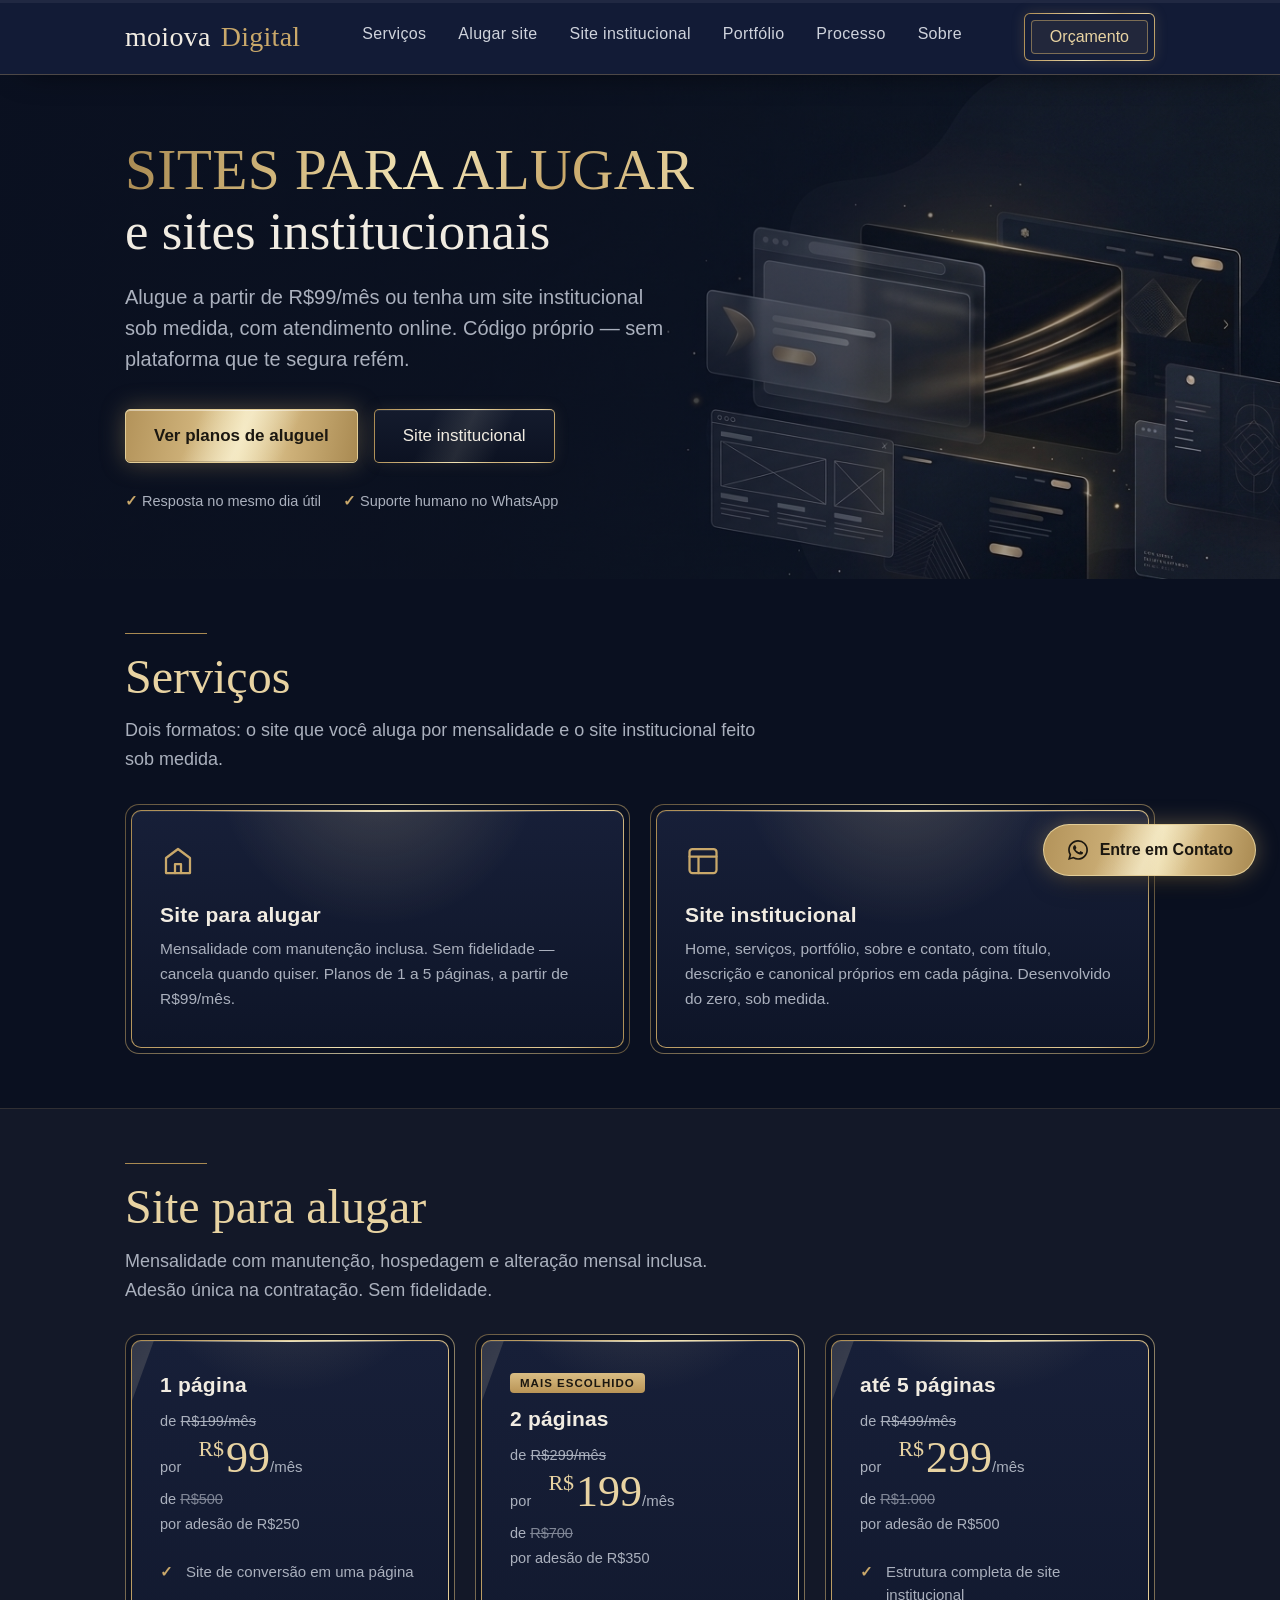
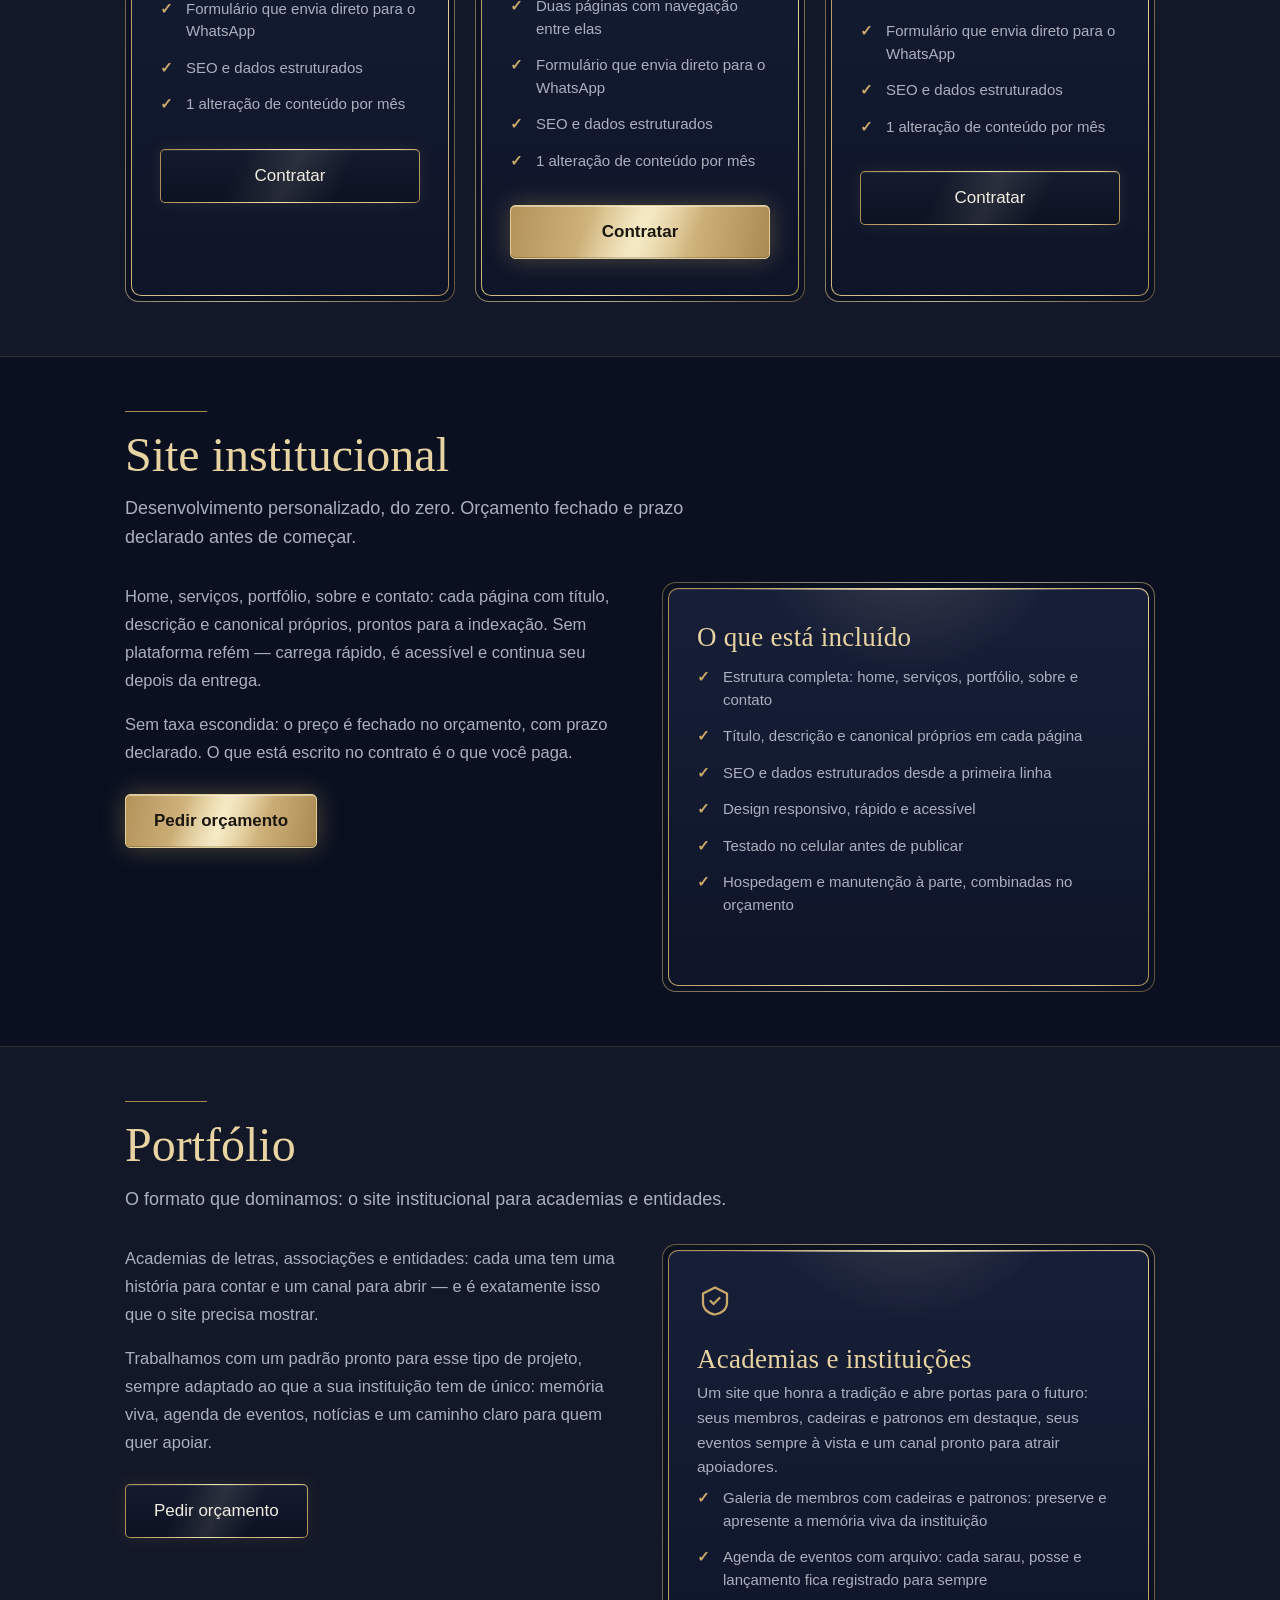
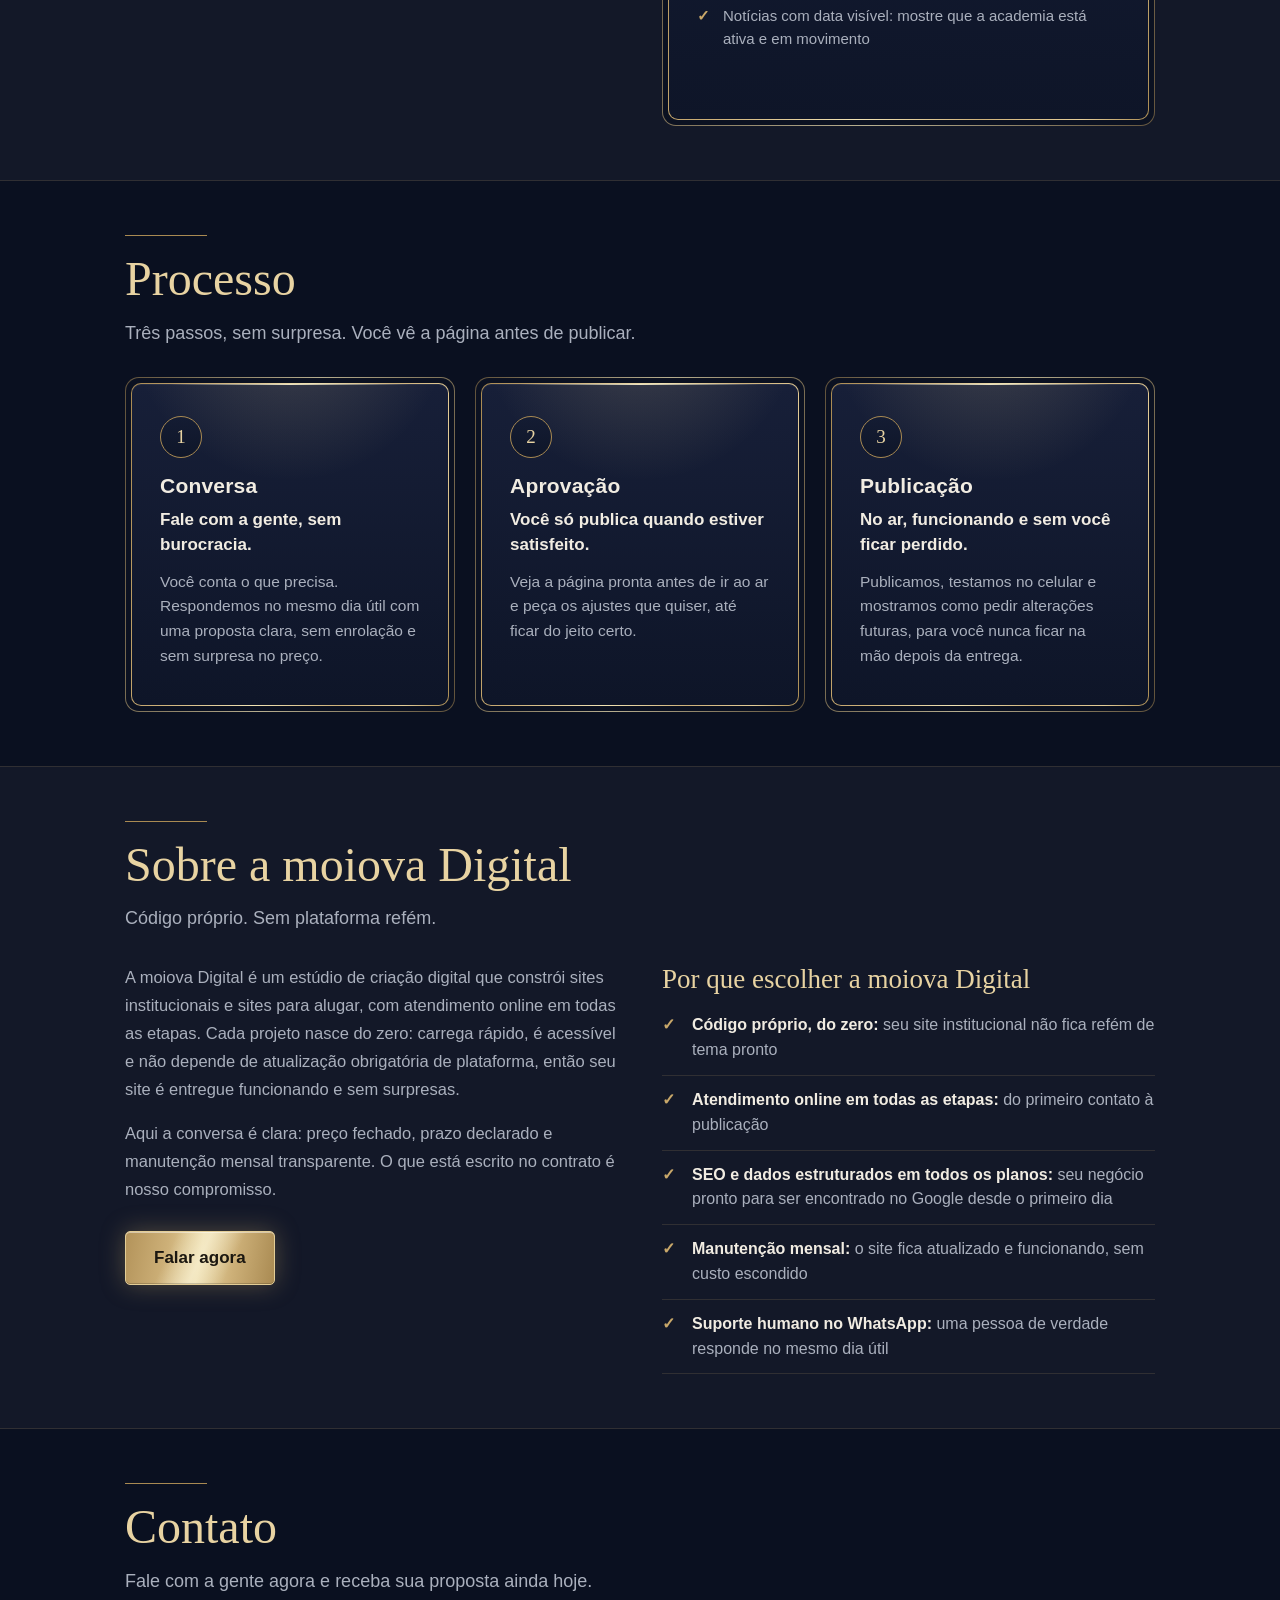
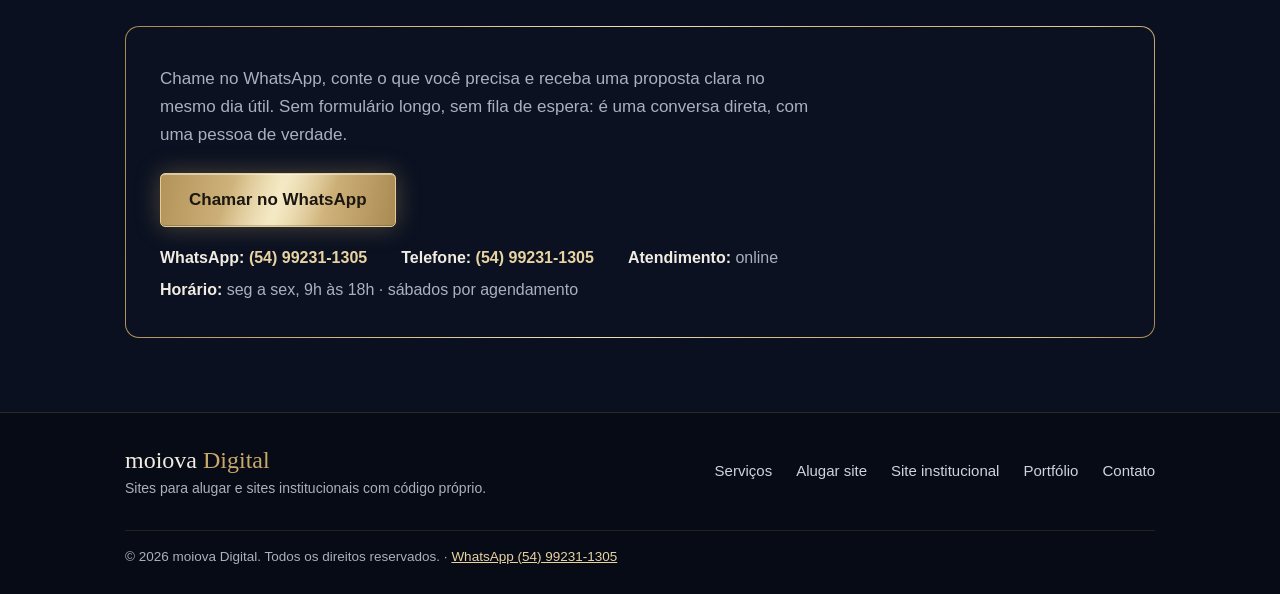
==== index.html @ d374fa40 "Site institucional moiova Digital: estrutura css/js/imagens separados" ====
<!DOCTYPE html>
<html lang="pt-BR">
<head>
<meta charset="UTF-8">
<meta name="viewport" content="width=device-width, initial-scale=1">
<title>moiova Digital — Sites para alugar e sites institucionais</title>
<meta name="description" content="Sites para alugar a partir de R$99/mês e sites institucionais sob medida, com atendimento online. Código próprio, sem plataforma refém.">
<meta name="theme-color" content="#141d38">
<meta property="og:type" content="website">
<meta property="og:title" content="moiova Digital — Sites para alugar e sites institucionais">
<meta property="og:description" content="Sites para alugar e sites institucionais sob medida. Código próprio, atendimento online.">
<meta property="og:url" content="https://www.moiovadigital.com.br/">
<meta property="og:locale" content="pt_BR">
<meta property="og:site_name" content="moiova Digital">
<meta property="og:image" content="https://www.moiovadigital.com.br/imagens/og-capa.png">
<meta property="og:image:type" content="image/png">
<meta property="og:image:width" content="1200">
<meta property="og:image:height" content="630">
<meta property="og:image:alt" content="moiova Digital — Sites para alugar e sites institucionais">
<meta name="twitter:card" content="summary_large_image">
<meta name="twitter:title" content="moiova Digital — Sites para alugar e sites institucionais">
<meta name="twitter:description" content="Sites para alugar a partir de R$99/mês e sites institucionais sob medida, com atendimento online.">
<meta name="twitter:image" content="https://www.moiovadigital.com.br/imagens/og-capa.png">
<link rel="canonical" href="https://www.moiovadigital.com.br/">
<link rel="icon" href="data:image/svg+xml,%3Csvg xmlns='http://www.w3.org/2000/svg' viewBox='0 0 32 32'%3E%3Crect width='32' height='32' rx='8' fill='%230a1020'/%3E%3Cpath d='M7 23V9l9 8 9-8v14' stroke='%23c9a86a' stroke-width='3' fill='none' stroke-linecap='round' stroke-linejoin='round'/%3E%3C/svg%3E">
<link rel="apple-touch-icon" href="imagens/apple-touch-icon.png" sizes="180x180">
<!-- imagem de fundo do hero: o CSS não é detectado pelo pré-carregador, então
     cada variante é preloaded com a media query correspondente -->
<link rel="preload" as="image" href="imagens/principal-1.jpg" media="(min-width:769px)">
<link rel="preload" as="image" href="imagens/imagem-celular.jpg" media="(max-width:768px)">
<script type="application/ld+json">
{
  "@context": "https://schema.org",
  "@type": "ProfessionalService",
  "name": "moiova Digital",
  "description": "Sites para alugar e sites institucionais sob medida.",
  "telephone": "+55-54-99231-1305",
  "areaServed": {"@type": "Country", "name": "Brasil"},
  "priceRange": "R$99-mês a R$499-mês"
}
</script>
<style>
  /* ===== CSS CRÍTICO — embutido aqui para a primeira tela não piscar sem estilo =====
     Só o que aparece na abertura: tokens, reset, menu fixo, hero, botões,
     barra de progresso e o botão do WhatsApp. O resto (seções, cards, preços,
     processo, sobre, contato e rodapé) está em style.css, sem bloquear. */
  /* ===== TOKENS (contraste WCAG 2.1 calculado antes de fixar) =====
     texto/fundo 16.10 · muted/fundo 8.71 · ouro/fundo 8.39 · ouro/card 8.03
     botão tinta/ouro 8.56 — 14/14 pares OK */
  :root{
    --bg:#0a1020;
    --bg-2:#101831;
    --bar:#141d38;            /* menu fixo — mais claro que o fundo */
    --gold:#c9a86a;
    --gold-light:#e8d3a2;
    --gold-dark:#a98a52;
    --text:#f1ece2;
    --muted:#aab0bd;
    --nav:#cfd3dc;
    --pad:125px;
    --serif:Georgia,"Times New Roman",Times,serif;   /* fonte de sistema — nada externo */
    --sans:-apple-system,BlinkMacSystemFont,"Segoe UI",Roboto,Helvetica,Arial,sans-serif;
    --gold-metal:linear-gradient(100deg,#a98a52 0%,#cdb078 22%,#f1e3b4 48%,#cfb27a 70%,#e4cd98 88%,#aa8c54 100%);
  }
  *{box-sizing:border-box;margin:0;padding:0}
  html{scroll-behavior:smooth}
  body{
    font-family:var(--sans);font-weight:400;
    background:var(--bg);color:var(--text);
    min-height:100vh;position:relative;
    -webkit-font-smoothing:antialiased;
    overflow-x:hidden;
  }
  /* clip em vez de hidden: não cria scroll container e por isso NÃO quebra o
     position:sticky do menu (overflow-x:hidden no body quebraria) */
  @supports (overflow-x:clip){ body{overflow-x:clip} }

  /* A imagem de fundo mora no .hero, NÃO em .page: em .page ela tinha a altura
     do documento inteiro e vazava para as seções seguintes — medido,834px dentro
     do #servicos a 768px, e em 375px ela parava39px antes, deixando emenda. */
  .page{background-color:var(--bg);position:relative}
  .container{width:100%;max-width:1376px;margin:0 auto;padding:0 var(--pad);position:relative;z-index:1}
  section[id]{scroll-margin-top:88px}   /* folga para o menu fixo */
  a{color:var(--gold)}
  :focus-visible{outline:2px solid var(--gold-light);outline-offset:3px}
  .sr-only{position:absolute;width:1px;height:1px;overflow:hidden;clip:rect(0 0 0 0);white-space:nowrap}

  .skip{position:absolute;left:-9999px;top:0;z-index:200;background:var(--gold-light);color:#0a1020;
    padding:11px 18px;border-radius:0 0 8px 0;font-weight:600;text-decoration:none}
  .skip:focus{left:0}

  /* ===== BARRA DE PROGRESSO (acima do menu fixo) ===== */
  .progress{position:fixed;top:0;left:0;right:0;height:3px;z-index:120;background:rgba(255,255,255,.06);pointer-events:none}
  .progress-bar{display:block;height:100%;transform:scaleX(0);transform-origin:0 50%;
    background:linear-gradient(90deg,var(--gold-dark),var(--gold-light))}

  /* ===== MENU FIXO (acompanha o scroll) =====
     Fundo mais claro que o da página + fio dourado: o menu sumia na escuridão. */
  .site-header{
    position:sticky;top:0;z-index:100;
    background:rgba(20,29,56,.95);
    -webkit-backdrop-filter:blur(12px);backdrop-filter:blur(12px);
    border-bottom:1px solid rgba(201,168,106,.32);
    box-shadow:0 16px 34px -26px rgba(0,0,0,.95);
  }
  .site-header .container{padding-top:13px;padding-bottom:13px}
  .nav{display:flex;align-items:center;justify-content:space-between;gap:24px}
  .logo{display:flex;align-items:center;gap:10px;text-decoration:none;color:var(--text);
    font-family:var(--serif);font-size:28px;letter-spacing:.01em;font-weight:400}
  .logo span{color:var(--gold)}
  .menu{display:flex;gap:32px;list-style:none}
  .menu a{position:relative;display:inline-block;padding-bottom:7px;color:var(--nav);
    text-decoration:none;font-size:16px;font-weight:400;letter-spacing:.02em;transition:color .2s}
  .menu a:hover,.menu a:focus-visible{color:var(--gold-light)}
  /* sublinhado que cresce da esquerda */
  .menu a::after{
    content:"";position:absolute;left:0;right:0;bottom:0;height:2px;
    background:linear-gradient(90deg,var(--gold-dark),var(--gold-light));
    transform:scaleX(0);transform-origin:left center;transition:transform .28s ease;
  }
  .menu a:hover::after,.menu a:focus-visible::after{transform:scaleX(1)}
  .btn-nav{
    display:inline-block;text-decoration:none;color:var(--gold-light);font-size:16px;
    padding:6px;border-radius:6px;position:relative;overflow:hidden;
    border:1px solid transparent;
    background:linear-gradient(#141d38,#141d38) padding-box,var(--gold-metal) border-box;
    box-shadow:0 0 14px rgba(201,168,106,.18);
  }
  .btn-nav span{display:block;padding:7px 18px;border:1px solid rgba(201,168,106,.55);border-radius:4px;
    background:rgba(201,168,106,.08);position:relative;overflow:hidden}
  .btn-nav span::after,.btn-outline::after{
    content:"";position:absolute;top:0;left:-60%;width:40%;height:100%;
    background:linear-gradient(105deg,transparent,rgba(255,240,200,.32),transparent);
    transform:skewX(-20deg);transition:left .7s ease;pointer-events:none}
  .btn-nav:hover span::after,.btn-outline:hover::after{left:130%}

  /* ===== HAMBÚRGUER (≤980px) =====
     Substitui a linha rolável: o header fixo media174px no celular (46% da tela)
     e precisava encolher para ~70px. Alvo 46px (≥44). */
  .burger{
    display:none;align-items:center;justify-content:center;
    width:46px;height:46px;padding:0;cursor:pointer;flex-direction:column;gap:5px;
    background:transparent;border:1px solid rgba(201,168,106,.5);border-radius:9px;
  }
  .burger span{display:block;width:20px;height:2px;border-radius:2px;background:var(--gold-light);
    transition:transform .25s ease,opacity .2s ease}
  .burger[aria-expanded="true"] span:nth-child(1){transform:translateY(7px) rotate(45deg)}
  .burger[aria-expanded="true"] span:nth-child(2){opacity:0}
  .burger[aria-expanded="true"] span:nth-child(3){transform:translateY(-7px) rotate(-45deg)}
  .menu-cta{display:none}   /* no desktop o CTA é o .btn-nav */

  /* ===== HERO ===== */
  /* z-index:0 cria o stacking context — sem ele, o ::before com z-index:-1 cairia
     atrás do fundo e sumiria. A imagem é cover: sempre preenche o hero, sem emenda
     e sem vazar para a seção seguinte. */
  .hero{
    padding-top:64px;padding-bottom:70px;position:relative;z-index:0;
    background:url("imagens/principal-1.jpg") no-repeat top center;background-size:cover;
  }
  /* véu atrás do texto: o fundo tem mockups claros e o parágrafo caía em cima deles.
     inset:0 — se passasse do hero, escureceria o topo da seção seguinte. */
  .hero::before{
    content:"";position:absolute;inset:0;z-index:-1;pointer-events:none;
    background:linear-gradient(100deg,
      rgba(10,16,32,.94) 0%,rgba(10,16,32,.82) 42%,rgba(10,16,32,.38) 72%,rgba(10,16,32,.08) 100%);
  }
  .hero-text{max-width:660px}
  h1{font-family:var(--serif);font-weight:400;line-height:1.06}
  h1 .gold{
    display:block;font-size:clamp(2.1rem,5vw,3.6rem);text-transform:uppercase;letter-spacing:.005em;
    background:linear-gradient(100deg,#a98a52 0%,#d2b77c 24%,#f4e7bb 46%,#c9a86a 66%,#e8d4a0 86%,#b69556 100%);
    -webkit-background-clip:text;background-clip:text;color:transparent;
  }
  h1 .white{display:block;font-size:clamp(1.9rem,4.6vw,3.3rem);color:var(--text);margin-top:4px;font-weight:400}
  .hero p{margin-top:22px;max-width:540px;font-size:20px;line-height:1.55;font-weight:400;color:var(--muted)}
  .cta{display:flex;gap:16px;margin-top:34px;flex-wrap:wrap}
  .trust{list-style:none;display:flex;gap:22px;flex-wrap:wrap;padding:0;margin:30px 0 0;
    font-size:14.5px;color:var(--muted)}
  .trust li::before{content:"✓ ";color:var(--gold);font-weight:700}

  .btn{
    display:inline-flex;align-items:center;justify-content:center;text-decoration:none;
    font-size:17px;font-weight:600;padding:16px 28px;border-radius:5px;
    transition:transform .2s,box-shadow .2s;cursor:pointer;font-family:inherit;
  }
  .btn-gold{
    position:relative;overflow:hidden;color:#1b1710;
    background:
      linear-gradient(115deg,rgba(255,255,255,0) 30%,rgba(255,250,225,.55) 50%,rgba(255,255,255,0) 70%),
      linear-gradient(100deg,#b3935a 0%,#cdb078 28%,#e9d7a5 50%,#cdb078 72%,#a98a52 100%);
    border:1px solid #e3cd96;
    box-shadow:inset 0 1px 0 rgba(255,255,255,.45),inset 0 -1px 0 rgba(0,0,0,.18),0 0 24px rgba(201,168,106,.35);
  }
  .btn-gold::after{
    content:"";position:absolute;top:0;left:-60%;width:40%;height:100%;
    background:linear-gradient(105deg,transparent,rgba(255,255,255,.65),transparent);
    transform:skewX(-20deg);transition:left .7s ease;pointer-events:none;
  }
  .btn-gold:hover{transform:translateY(-2px);box-shadow:0 0 30px rgba(201,168,106,.5)}
  .btn-gold:hover::after{left:130%}
  .btn-outline{
    color:var(--text);font-weight:400;position:relative;overflow:hidden;
    border:1px solid transparent;border-radius:5px;
    background:
      linear-gradient(115deg,rgba(255,255,255,0) 30%,rgba(255,248,220,.10) 50%,rgba(255,255,255,0) 70%) padding-box,
      linear-gradient(180deg,#141b2d,#0c1222) padding-box,
      var(--gold-metal) border-box;
    box-shadow:inset 0 1px 0 rgba(255,255,255,.08),0 0 16px rgba(201,168,106,.12);
  }
  .btn-outline:hover{background:
      linear-gradient(115deg,rgba(255,255,255,0) 30%,rgba(255,248,220,.16) 50%,rgba(255,255,255,0) 70%) padding-box,
      linear-gradient(180deg,#18213a,#0e1527) padding-box,
      var(--gold-metal) border-box}
  .btn-block{display:flex;width:100%}

  /* ===== SEÇÕES, CARDS, PREÇOS, PROCESSO, SOBRE, CONTATO E RODAPÉ =====
     Estão em style.css (carregado sem bloquear). Só o que aparece na
     primeira tela fica aqui, dentro do <head>. */

  /* ===== FLUTUANTES: WhatsApp (sempre) + voltar ao topo (400px) ===== */
  .fab{position:fixed;right:24px;z-index:90;width:54px;height:54px;border-radius:50%;
    display:grid;place-items:center;cursor:pointer;text-decoration:none;
    transition:transform .2s ease,box-shadow .2s ease;border:1px solid transparent}
  .fab[hidden]{display:none}
  .fab svg{width:24px;height:24px;flex:none}
  /* WhatsApp: rótulo "Entre em Contato" — visível desde a abertura.
     width/height do círculo são anulados aqui porque virou pílula. */
  .fab-wa{
    bottom:24px;right:24px;width:auto;height:52px;
    display:inline-flex;align-items:center;gap:10px;
    padding:0 22px;border-radius:999px;
    font-family:inherit;font-size:16px;font-weight:600;white-space:nowrap;
    color:#1b1710;
    background:
      linear-gradient(115deg,rgba(255,255,255,0) 30%,rgba(255,250,225,.5) 50%,rgba(255,255,255,0) 70%) padding-box,
      linear-gradient(100deg,#b3935a,#cdb078 35%,#e9d7a5 55%,#cdb078 75%,#a98a52) padding-box,
      #e3cd96 border-box;
    box-shadow:0 0 22px rgba(201,168,106,.4),0 14px 30px -16px rgba(0,0,0,.9)}
  .fab-top{bottom:90px;color:var(--gold-light);
    background:linear-gradient(#141d38,#141d38) padding-box,var(--gold-metal) border-box;
    box-shadow:0 0 18px rgba(201,168,106,.22),0 14px 30px -16px rgba(0,0,0,.9)}
  .fab:hover{transform:translateY(-3px);box-shadow:0 0 30px rgba(201,168,106,.55),0 18px 34px -16px rgba(0,0,0,.9)}

  /* ===== RESPONSIVO ===== */
  @media (max-width:1100px){
    :root{--pad:40px}
    .hero{padding-top:44px;padding-bottom:56px;background-position:75% top}
    /* no mobile o texto ocupa a largura toda: o véu vira vertical e mais fechado */
    .hero::before{background:linear-gradient(180deg,
      rgba(10,16,32,.93) 0%,rgba(10,16,32,.88) 60%,rgba(10,16,32,.74) 100%)}
  }
  /* ≤980px: hambúrguer + painel. Substitui a linha rolável — sem substituto a
     nav não pode sumir (regra do acervo). O painel herda o fundo do header. */
  @media (max-width:980px){
    .nav{flex-wrap:nowrap;gap:14px}
    .burger{display:inline-flex}
    .menu{
      position:absolute;top:100%;
      left:calc(-1 * var(--pad));right:calc(-1 * var(--pad));
      flex-direction:column;gap:0;
      background:#141d38;
      border-bottom:1px solid rgba(201,168,106,.32);
      box-shadow:0 26px 44px -30px rgba(0,0,0,.95);
      padding:6px var(--pad) 14px;
      display:none;
    }
    .menu.aberto{display:flex}
    .menu li{width:100%}
    .menu a{display:block;padding:13px 0;font-size:16.5px;
      border-bottom:1px solid rgba(201,168,106,.14)}
    .menu li:last-child a{border-bottom:none}
    .menu-cta{display:block}
    .menu-cta a{color:var(--gold-light);font-weight:600}
  }
  @media (max-width:600px){
    :root{--pad:22px}
    .logo{font-size:25px}
    .btn-nav{display:none}     /* no celular o CTA fica no painel do hambúrguer */
    .hero p{font-size:17px}
    .trust{gap:12px}
    /* o círculo é só o voltar-ao-topo; a pílula do WhatsApp mantém a largura automática */
    .fab-top{right:16px;width:50px;height:50px;bottom:80px}
    .fab-wa{right:16px;bottom:16px;padding:0 18px;font-size:15px}
  }

  /* ===== FUNDO 9:16 NO CELULAR =====
     imagem-celular.jpg = 768x1376 (0.558 ≈ 9:16). Só a imagem troca — o
     background-size:cover e a posição já vêm do .hero base. */
  @media (max-width:768px){
    .hero{
      background-image:url("imagens/imagem-celular.jpg");
      background-position:top center;
    }
  }
  @media (prefers-reduced-motion:reduce){
    *{transition:none!important;animation:none!important;scroll-behavior:auto!important}
  }
</style>

<!-- CSS do resto da página (seções, cards, preços, rodapé): baixado em paralelo
     e aplicado ao terminar — não bloqueia a primeira tela. Sem JS, o <noscript>
     aplica a folha do jeito tradicional. -->
<link rel="preload" as="style" href="css/style.css" onload="this.rel='stylesheet'">
<noscript><link rel="stylesheet" href="css/style.css"></noscript>
</head>
<body>

<a class="skip" href="#main">Pular para o conteúdo</a>

<!-- barra de progresso: fica acima do menu fixo -->
<div class="progress" aria-hidden="true"><span class="progress-bar" id="progresso"></span></div>

<div class="page">

<header class="site-header">
  <div class="container">
    <nav class="nav" aria-label="Principal">
      <a class="logo" href="#main">moiova <span>Digital</span></a>
      <ul class="menu" id="menu-principal">
        <li><a href="#servicos">Serviços</a></li>
        <li><a href="#alugar">Alugar site</a></li>
        <li><a href="#institucional">Site institucional</a></li>
        <li><a href="#portfolio">Portfólio</a></li>
        <li><a href="#processo">Processo</a></li>
        <li><a href="#sobre">Sobre</a></li>
        <!-- só aparece no painel mobile: no desktop o CTA é o .btn-nav -->
        <li class="menu-cta"><a href="#contato">Orçamento</a></li>
      </ul>
      <a class="btn-nav" href="#contato"><span>Orçamento</span></a>
      <button class="burger" type="button" aria-label="Abrir menu" aria-expanded="false" aria-controls="menu-principal">
        <span></span><span></span><span></span>
      </button>
    </nav>
  </div>
</header>

<main id="main">

  <section class="hero">
    <div class="container">
      <div class="hero-text">
        <h1>
          <span class="gold">Sites para alugar</span>
          <span class="white">e sites institucionais</span>
        </h1>
        <p>Alugue a partir de R$99/mês ou tenha um site institucional sob medida, com atendimento online. Código próprio — sem plataforma que te segura refém.</p>
        <div class="cta">
          <a class="btn btn-gold" href="#alugar">Ver planos de aluguel</a>
          <a class="btn btn-outline" href="#institucional">Site institucional</a>
        </div>
        <ul class="trust" aria-label="Diferenciais">
          <li>Resposta no mesmo dia útil</li>
          <li>Suporte humano no WhatsApp</li>
        </ul>
      </div>
    </div>
  </section>

  <!-- ===== SERVIÇOS ===== -->
  <section class="section" id="servicos">
    <div class="container">
      <div class="section-title">
        <h2>Serviços</h2>
        <p class="lead">Dois formatos: o site que você aluga por mensalidade e o site institucional feito sob medida.</p>
      </div>
      <div class="cards">
        <article class="card">
          <div class="card-inner">
            <svg class="ico" viewBox="0 0 24 24" aria-hidden="true"><path d="M4 10l8-6 8 6v10H4z"/><path d="M10 20v-6h4v6"/></svg>
            <h3>Site para alugar</h3>
            <p>Mensalidade com manutenção inclusa. Sem fidelidade — cancela quando quiser. Planos de 1 a 5 páginas, a partir de R$99/mês.</p>
          </div>
        </article>
        <article class="card">
          <div class="card-inner">
            <svg class="ico" viewBox="0 0 24 24" aria-hidden="true"><rect x="3" y="4" width="18" height="16" rx="2"/><path d="M3 9h18M9 9v11"/></svg>
            <h3>Site institucional</h3>
            <p>Home, serviços, portfólio, sobre e contato, com título, descrição e canonical próprios em cada página. Desenvolvido do zero, sob medida.</p>
          </div>
        </article>
      </div>
    </div>
  </section>

  <!-- ===== SITE PARA ALUGAR ===== -->
  <section class="section section-alt" id="alugar">
    <div class="container">
      <div class="section-title">
        <h2>Site para alugar</h2>
        <p class="lead">Mensalidade com manutenção, hospedagem e alteração mensal inclusa. Adesão única na contratação. Sem fidelidade.</p>
      </div>
      <div class="grid-3">
        <article class="card">
          <div class="card-inner">
            <h3>1 página</h3>
            <p class="price"><span class="was"><span class="from">de</span> <span class="old">R$199/mês</span></span><span class="por">por</span> <span class="cur">R$</span>99<span class="per">/mês</span></p>
            <p class="price-sub"><span class="was"><span class="from">de</span> <span class="old">R$500</span></span>por adesão de R$250</p>
            <ul class="feat">
              <li>Site de conversão em uma página</li>
              <li>Formulário que envia direto para o WhatsApp</li>
              <li>SEO e dados estruturados</li>
              <li>1 alteração de conteúdo por mês</li>
            </ul>
            <a class="btn btn-outline btn-block" href="https://wa.me/5554992311305?text=Ol%C3%A1!%20Quero%20o%20site%20para%20alugar%20de%201%20p%C3%A1gina%20(R%2499%20%2B%20ades%C3%A3o%20R%24250)." target="_blank" rel="noopener">Contratar</a>
          </div>
        </article>
        <article class="card">
          <div class="card-inner">
            <span class="tag">Mais escolhido</span>
            <h3>2 páginas</h3>
            <p class="price"><span class="was"><span class="from">de</span> <span class="old">R$299/mês</span></span><span class="por">por</span> <span class="cur">R$</span>199<span class="per">/mês</span></p>
            <p class="price-sub"><span class="was"><span class="from">de</span> <span class="old">R$700</span></span>por adesão de R$350</p>
            <ul class="feat">
              <li>Duas páginas com navegação entre elas</li>
              <li>Formulário que envia direto para o WhatsApp</li>
              <li>SEO e dados estruturados</li>
              <li>1 alteração de conteúdo por mês</li>
            </ul>
            <a class="btn btn-gold btn-block" href="https://wa.me/5554992311305?text=Ol%C3%A1!%20Quero%20o%20site%20para%20alugar%20de%202%20p%C3%A1ginas%20(R%24199%20%2B%20ades%C3%A3o%20R%24350)." target="_blank" rel="noopener">Contratar</a>
          </div>
        </article>
        <article class="card">
          <div class="card-inner">
            <h3>até 5 páginas</h3>
            <p class="price"><span class="was"><span class="from">de</span> <span class="old">R$499/mês</span></span><span class="por">por</span> <span class="cur">R$</span>299<span class="per">/mês</span></p>
            <p class="price-sub"><span class="was"><span class="from">de</span> <span class="old">R$1.000</span></span>por adesão de R$500</p>
            <ul class="feat">
              <li>Estrutura completa de site institucional</li>
              <li>Formulário que envia direto para o WhatsApp</li>
              <li>SEO e dados estruturados</li>
              <li>1 alteração de conteúdo por mês</li>
            </ul>
            <a class="btn btn-outline btn-block" href="https://wa.me/5554992311305?text=Ol%C3%A1!%20Quero%20o%20site%20para%20alugar%20de%20at%C3%A9%205%20p%C3%A1ginas%20(R%24299%20%2B%20ades%C3%A3o%20R%24500)." target="_blank" rel="noopener">Contratar</a>
          </div>
        </article>
      </div>
    </div>
  </section>

  <!-- ===== SITE INSTITUCIONAL ===== -->
  <section class="section" id="institucional">
    <div class="container">
      <div class="section-title">
        <h2>Site institucional</h2>
        <p class="lead">Desenvolvimento personalizado, do zero. Orçamento fechado e prazo declarado antes de começar.</p>
      </div>
      <div class="split">
        <div>
          <p style="color:var(--muted);font-size:16.5px;line-height:1.7">
            Home, serviços, portfólio, sobre e contato: cada página com título, descrição e canonical próprios, prontos para a indexação.
            Sem plataforma refém — carrega rápido, é acessível e continua seu depois da entrega.
          </p>
          <p style="color:var(--muted);font-size:16.5px;line-height:1.7;margin-top:16px">
            Sem taxa escondida: o preço é fechado no orçamento, com prazo declarado.
            O que está escrito no contrato é o que você paga.
          </p>
          <div class="cta" style="margin-top:28px">
            <a class="btn btn-gold" href="https://wa.me/5554992311305?text=Ol%C3%A1!%20Quero%20um%20or%C3%A7amento%20de%20site%20institucional." target="_blank" rel="noopener">Pedir orçamento</a>
          </div>
        </div>
        <article class="card">
          <div class="card-inner">
            <h3>O que está incluído</h3>
            <ul class="feat">
              <li>Estrutura completa: home, serviços, portfólio, sobre e contato</li>
              <li>Título, descrição e canonical próprios em cada página</li>
              <li>SEO e dados estruturados desde a primeira linha</li>
              <li>Design responsivo, rápido e acessível</li>
              <li>Testado no celular antes de publicar</li>
              <li>Hospedagem e manutenção à parte, combinadas no orçamento</li>
            </ul>
          </div>
        </article>
      </div>
    </div>
  </section>

  <!-- ===== PORTFÓLIO ===== -->
  <section class="section section-alt" id="portfolio">
    <div class="container">
      <div class="section-title">
        <h2>Portfólio</h2>
        <p class="lead">O formato que dominamos: o site institucional para academias e entidades.</p>
      </div>
      <div class="split">
        <div>
          <p style="color:var(--muted);font-size:16.5px;line-height:1.7">
            Academias de letras, associações e entidades: cada uma tem uma história para contar e um canal
            para abrir — e é exatamente isso que o site precisa mostrar.
          </p>
          <p style="color:var(--muted);font-size:16.5px;line-height:1.7;margin-top:16px">
            Trabalhamos com um padrão pronto para esse tipo de projeto, sempre adaptado ao que a sua instituição tem
            de único: memória viva, agenda de eventos, notícias e um caminho claro para quem quer apoiar.
          </p>
          <div class="cta" style="margin-top:28px">
            <a class="btn btn-outline" href="#contato">Pedir orçamento</a>
          </div>
        </div>
        <article class="card">
          <div class="card-inner">
            <svg class="ico" viewBox="0 0 24 24" aria-hidden="true"><path d="M12 3l8 4v6c0 4.4-3.4 7.4-8 8-4.6-.6-8-3.6-8-8V7z"/><path d="M9 12l2 2 4-4"/></svg>
            <h3>Academias e instituições</h3>
            <p>Um site que honra a tradição e abre portas para o futuro: seus membros, cadeiras e patronos em destaque, seus eventos sempre à vista e um canal pronto para atrair apoiadores.</p>
            <ul class="feat">
              <li>Galeria de membros com cadeiras e patronos: preserve e apresente a memória viva da instituição</li>
              <li>Agenda de eventos com arquivo: cada sarau, posse e lançamento fica registrado para sempre</li>
              <li>Notícias com data visível: mostre que a academia está ativa e em movimento</li>
            </ul>
          </div>
        </article>
      </div>
    </div>
  </section>

  <!-- ===== PROCESSO ===== -->
  <section class="section" id="processo">
    <div class="container">
      <div class="section-title">
        <h2>Processo</h2>
        <p class="lead">Três passos, sem surpresa. Você vê a página antes de publicar.</p>
      </div>
      <div class="grid-3">
        <article class="card">
          <div class="card-inner">
            <span class="step-n">1</span>
            <h3>Conversa</h3>
            <p class="card-lead">Fale com a gente, sem burocracia.</p>
            <p>Você conta o que precisa. Respondemos no mesmo dia útil com uma proposta clara, sem enrolação e sem surpresa no preço.</p>
          </div>
        </article>
        <article class="card">
          <div class="card-inner">
            <span class="step-n">2</span>
            <h3>Aprovação</h3>
            <p class="card-lead">Você só publica quando estiver satisfeito.</p>
            <p>Veja a página pronta antes de ir ao ar e peça os ajustes que quiser, até ficar do jeito certo.</p>
          </div>
        </article>
        <article class="card">
          <div class="card-inner">
            <span class="step-n">3</span>
            <h3>Publicação</h3>
            <p class="card-lead">No ar, funcionando e sem você ficar perdido.</p>
            <p>Publicamos, testamos no celular e mostramos como pedir alterações futuras, para você nunca ficar na mão depois da entrega.</p>
          </div>
        </article>
      </div>
    </div>
  </section>

  <!-- ===== SOBRE ===== -->
  <section class="section section-alt" id="sobre">
    <div class="container">
      <div class="section-title">
        <h2>Sobre a moiova Digital</h2>
        <p class="lead">Código próprio. Sem plataforma refém.</p>
      </div>
      <div class="split">
        <div>
          <p style="color:var(--muted);font-size:16.5px;line-height:1.7">
            A moiova Digital é um estúdio de criação digital que constrói sites institucionais e sites para alugar,
            com atendimento online em todas as etapas. Cada projeto nasce do zero: carrega rápido, é acessível e
            não depende de atualização obrigatória de plataforma, então seu site é entregue funcionando e
            sem surpresas.
          </p>
          <p style="color:var(--muted);font-size:16.5px;line-height:1.7;margin-top:16px">
            Aqui a conversa é clara: preço fechado, prazo declarado e manutenção mensal transparente.
            O que está escrito no contrato é nosso compromisso.
          </p>
          <div class="cta" style="margin-top:28px">
            <a class="btn btn-gold" href="#contato">Falar agora</a>
          </div>
        </div>
        <div>
          <h3>Por que escolher a moiova Digital</h3>
          <ul class="diferenciais">
            <li><strong>Código próprio, do zero:</strong> seu site institucional não fica refém de tema pronto</li>
            <li><strong>Atendimento online em todas as etapas:</strong> do primeiro contato à publicação</li>
            <li><strong>SEO e dados estruturados em todos os planos:</strong> seu negócio pronto para ser encontrado no Google desde o primeiro dia</li>
            <li><strong>Manutenção mensal:</strong> o site fica atualizado e funcionando, sem custo escondido</li>
            <li><strong>Suporte humano no WhatsApp:</strong> uma pessoa de verdade responde no mesmo dia útil</li>
          </ul>
        </div>
      </div>
    </div>
  </section>

  <!-- ===== CONTATO ===== -->
  <section class="section" id="contato">
    <div class="container">
      <div class="section-title">
        <h2>Contato</h2>
        <p class="lead">Fale com a gente agora e receba sua proposta ainda hoje.</p>
      </div>
      <div class="contato-card">
        <p class="contato-texto">Chame no WhatsApp, conte o que você precisa e receba uma proposta clara no mesmo dia útil. Sem formulário longo, sem fila de espera: é uma conversa direta, com uma pessoa de verdade.</p>
        <div class="cta" style="margin-top:24px">
          <a class="btn btn-gold" href="https://wa.me/5554992311305?text=Ol%C3%A1!%20Quero%20um%20or%C3%A7amento%20de%20site." target="_blank" rel="noopener">Chamar no WhatsApp</a>
        </div>
        <div class="contato-linha">
          <span><strong>WhatsApp:</strong> <a href="https://wa.me/5554992311305" target="_blank" rel="noopener">(54) 99231-1305</a></span>
          <span><strong>Telefone:</strong> <a href="tel:+5554992311305">(54) 99231-1305</a></span>
          <span><strong>Atendimento:</strong> online</span>
          <span><strong>Horário:</strong> seg a sex, 9h às 18h · sábados por agendamento</span>
        </div>
      </div>
    </div>
  </section>

</main>

<footer class="site-footer">
  <div class="container">
    <div class="ftr">
      <div>
        <p class="ftr-marca">moiova <span>Digital</span></p>
        <p class="ftr-nota">Sites para alugar e sites institucionais com código próprio.</p>
      </div>
      <ul class="ftr-links">
        <li><a href="#servicos">Serviços</a></li>
        <li><a href="#alugar">Alugar site</a></li>
        <li><a href="#institucional">Site institucional</a></li>
        <li><a href="#portfolio">Portfólio</a></li>
        <li><a href="#contato">Contato</a></li>
      </ul>
    </div>
    <div class="ftr-base">
      <p>© 2026 moiova Digital. Todos os direitos reservados. · <a href="https://wa.me/5554992311305" target="_blank" rel="noopener" style="color:var(--gold-light)">WhatsApp (54) 99231-1305</a></p>
    </div>
  </div>
</footer>

</div><!-- /.page -->

<!-- WhatsApp: visível desde a abertura. Sem aria-label: o nome acessível passa a
     ser o texto visível "Entre em Contato" (WCAG 2.5.3 — Label in Name). -->
<a class="fab fab-wa" href="https://wa.me/5554992311305?text=Ol%C3%A1!%20Vim%20pelo%20site%20da%20moiova%20Digital." target="_blank" rel="noopener">
  <svg viewBox="0 0 24 24" fill="currentColor" aria-hidden="true"><path d="M12.04 2C6.58 2 2.13 6.45 2.13 11.91c0 1.75.46 3.45 1.32 4.95L2 22l5.25-1.38a9.9 9.9 0 0 0 4.79 1.22h.01c5.46 0 9.91-4.45 9.91-9.91 0-2.65-1.03-5.14-2.9-7.01A9.82 9.82 0 0 0 12.04 2zm0 18.15a8.2 8.2 0 0 1-4.19-1.15l-.3-.18-3.12.82.83-3.04-.2-.31a8.19 8.19 0 0 1-1.26-4.38c0-4.54 3.7-8.23 8.24-8.23a8.18 8.18 0 0 1 8.23 8.24c0 4.54-3.69 8.23-8.23 8.23zm4.52-6.16c-.25-.12-1.47-.72-1.69-.8-.23-.09-.39-.13-.56.12-.16.25-.64.8-.79.97-.14.16-.29.19-.54.06-.25-.12-1.05-.39-1.99-1.23-.74-.66-1.23-1.47-1.38-1.72-.14-.25-.01-.38.11-.5.11-.11.25-.29.37-.43.12-.14.16-.25.25-.41.08-.16.04-.31-.02-.43-.06-.12-.56-1.34-.76-1.84-.2-.48-.4-.42-.56-.43h-.47c-.16 0-.43.06-.65.31-.23.25-.86.84-.86 2.05s.88 2.38 1 2.54c.12.17 1.73 2.64 4.19 3.7.58.26 1.04.41 1.4.52.59.19 1.13.16 1.55.1.47-.07 1.47-.6 1.67-1.18.21-.58.21-1.07.15-1.18-.06-.11-.23-.17-.48-.29z"/></svg>
  <span>Entre em Contato</span>
</a>

<!-- Voltar ao topo: aparece depois de 400px -->
<button class="fab fab-top" type="button" id="voltar-topo" hidden aria-label="Voltar ao topo">
  <svg viewBox="0 0 24 24" fill="none" stroke="currentColor" stroke-width="2.2" stroke-linecap="round" stroke-linejoin="round" aria-hidden="true"><path d="M12 19V5M5 12l7-7 7 7"/></svg>
</button>

<!-- JS separado e com defer: não atrasa o parse nem a primeira tela -->
<script src="js/script.js" defer></script>
</body>
</html>
---- css/style.css ----
/* ==========================================================================
   moiova Digital — CSS NÃO crítico (abaixo da dobra)
   O que aparece na primeira tela — tokens, reset, menu fixo, hero, botões,
   barra de progresso e botão do WhatsApp — fica embutido no <head> do
   index.html. Este arquivo traz só o resto e é carregado sem bloquear a
   renderização (link rel="preload" as="style" no <head>).
   ========================================================================== */

/* ===== SEÇÕES (full-bleed: o <section> ocupa a largura toda) ===== */
.section{padding:54px 0}
.section-alt{background:rgba(255,255,255,.035);border-block:1px solid rgba(201,168,106,.16)}
.section-title{margin-bottom:30px}
.section-title::before{content:"";display:block;width:82px;height:1px;background:var(--gold-dark);margin-bottom:18px}
.section-title h2{font-family:var(--serif);font-weight:400;font-size:clamp(2rem,4vw,3rem);
  color:var(--gold-light);line-height:1.05}
.lead{margin-top:14px;max-width:640px;font-size:18px;line-height:1.6;color:var(--muted)}

.grid-3{display:grid;grid-template-columns:repeat(3,1fr);gap:20px}
.cards{display:grid;grid-template-columns:1fr 1fr;gap:20px}
.split{display:grid;grid-template-columns:1fr 1fr;gap:44px;align-items:start}

/* ===== CARDS: borda dupla metálica + luz que segue o mouse ===== */
.card{
  position:relative;padding:5px;border:1px solid transparent;border-radius:14px;
  background:
    linear-gradient(#0b1121,#0b1121) padding-box,
    linear-gradient(100deg,rgba(169,138,82,.55),rgba(241,227,180,.75),rgba(169,138,82,.55)) border-box;
  transition:transform .35s ease,box-shadow .35s ease;
}
.card:hover{transform:translateY(-6px);box-shadow:0 18px 40px rgba(0,0,0,.45),0 0 34px rgba(201,168,106,.18)}
.card-inner{
  position:relative;overflow:hidden;height:100%;padding:32px 28px 36px;
  border:1px solid transparent;border-radius:10px;
  background:
    radial-gradient(260px circle at var(--mx,50%) var(--my,-20%),rgba(236,214,160,.20),transparent 62%) padding-box,
    linear-gradient(180deg,#171f38,#0e1528) padding-box,
    var(--gold-metal) border-box;
  box-shadow:inset 0 1px 0 rgba(255,255,255,.07);
}
.card-inner::before{
  content:"";position:absolute;top:0;left:12%;width:76%;height:1px;
  background:linear-gradient(90deg,transparent,rgba(255,244,205,.9),transparent);pointer-events:none;
}
.card-inner::after{
  content:"";position:absolute;top:0;left:-70%;width:45%;height:100%;
  background:linear-gradient(105deg,transparent,rgba(255,240,200,.14),transparent);
  transform:skewX(-20deg);transition:left .9s ease;pointer-events:none;
}
.card:hover .card-inner::after{left:140%}
.card svg.ico{width:36px;height:36px;margin-bottom:20px;stroke:var(--gold);fill:none;
  stroke-width:1.5;stroke-linecap:round;stroke-linejoin:round;transition:filter .35s ease,transform .35s ease}
.card:hover svg.ico{filter:drop-shadow(0 0 8px rgba(232,211,162,.7));transform:scale(1.06)}
.card h3{font-size:21px;font-weight:600;color:var(--text);letter-spacing:.01em;margin-bottom:10px}
.card p{font-size:15.5px;line-height:1.6;color:var(--muted)}
/* frase de destaque dentro do card (portfólio e processo) */
.card .card-lead{color:var(--text);font-size:17px;line-height:1.45;font-weight:600;margin-bottom:12px}
.tag{display:inline-block;margin-bottom:14px;font-size:11.5px;font-weight:600;letter-spacing:.09em;
  text-transform:uppercase;color:#1b1710;background:linear-gradient(180deg,#d9bd84,#b99456);
  padding:4px 10px;border-radius:4px}

/* ===== PREÇOS =====
   Os seletores levam `.card p.` de propósito: sem isso, a regra `.card p`
   (especificidade maior) derrubava o font-size de 44px para 15.5px e o preço
   ficava minúsculo e cinza. */
.card p.price{font-family:var(--serif);font-size:44px;line-height:1.15;
  color:var(--gold-light);margin:16px 0 4px}
.card p.price .was{display:block;margin-bottom:3px}
.card p.price .was,.card p.price .from,.card p.price .por{
  font-family:var(--sans);font-size:14.5px;font-weight:400;color:var(--muted);letter-spacing:.01em}
.card p.price .old{text-decoration:line-through}
.card p.price .por{margin-right:6px}
.card p.price .cur{font-size:22px;vertical-align:super;margin-right:2px}
.card p.price .per{font-family:var(--sans);font-size:15px;font-weight:400;color:var(--muted)}
.card p.price-sub{font-size:14.5px;color:var(--muted);margin-bottom:18px}
/* adesão com desconto no mesmo formato do preço: valor antigo na linha de cima,
   riscado, e o valor atual embaixo */
.card p.price-sub .was{display:block;margin-bottom:2px}
.card p.price-sub .old{text-decoration:line-through;opacity:.72}
.feat{list-style:none;padding:0;margin:0 0 26px;font-size:15px}
.feat li{position:relative;padding:7px 0 7px 26px;line-height:1.5;color:var(--muted)}
.feat li::before{content:"✓";position:absolute;left:0;top:7px;color:var(--gold);font-weight:700}

/* ===== PROCESSO ===== */
.step-n{display:inline-grid;place-items:center;width:42px;height:42px;border-radius:50%;
  border:1px solid var(--gold-dark);color:var(--gold-light);
  font-family:var(--serif);font-size:19px;margin-bottom:16px;
  background:linear-gradient(180deg,#141c33,#0f1629)}

/* ===== SOBRE ===== */
.split h3{font-family:var(--serif);font-weight:400;font-size:27px;line-height:1.2;
  color:var(--gold-light);margin-bottom:6px}
.diferenciais{list-style:none;padding:0;margin:0}
.diferenciais li{position:relative;padding:12px 0 12px 30px;border-bottom:1px solid rgba(201,168,106,.16);
  color:var(--muted);font-size:16px;line-height:1.55}
.diferenciais li::before{content:"✓";position:absolute;left:0;top:12px;color:var(--gold);font-weight:700}
.diferenciais li strong{color:var(--text);font-weight:600}

/* ===== CONTATO ===== */
.contato-card{padding:38px 34px;border:1px solid transparent;border-radius:14px;
  background:
    linear-gradient(#0b1121,#0b1121) padding-box,
    var(--gold-metal) border-box}
.contato-texto{margin-top:0;max-width:660px;font-size:17px;line-height:1.65;color:var(--muted)}
.contato-linha{display:flex;flex-wrap:wrap;gap:14px 34px;margin-top:22px;font-size:16px;color:var(--muted)}
.contato-linha a{color:var(--gold-light);text-decoration:none;font-weight:600}
.contato-linha a:hover{text-decoration:underline}
.contato-linha strong{color:var(--text);font-weight:600}

/* ===== RODAPÉ ===== */
.site-footer{border-top:1px solid rgba(201,168,106,.2);background:rgba(0,0,0,.3);margin-top:20px}
.ftr{display:flex;flex-wrap:wrap;gap:26px;justify-content:space-between;align-items:center;padding:34px 0 34px}
.ftr-marca{font-family:var(--serif);font-size:24px;color:var(--text)}
.ftr-marca span{color:var(--gold)}
.ftr-nota{font-size:14px;color:var(--muted);margin-top:6px}
.ftr-links{display:flex;gap:24px;flex-wrap:wrap;list-style:none}
.ftr-links a{color:var(--nav);text-decoration:none;font-size:15px}
.ftr-links a:hover{color:var(--gold-light)}
.ftr-base{border-top:1px solid rgba(201,168,106,.14);padding:18px 0 30px;font-size:13.5px;color:var(--muted)}

/* ===== RESPONSIVO (só o que não é crítico — o resto mora no <head>) ===== */
@media (max-width:1100px){
  .split{grid-template-columns:1fr;gap:30px}
}
@media (max-width:980px){
  .cards,.grid-3{grid-template-columns:1fr}
}
@media (max-width:600px){
  .contato-card{padding:28px 22px}
  .section{padding:40px 0}
  .split h3{font-size:23px}
}
---- css/style.css ----
/* ==========================================================================
   moiova Digital — CSS NÃO crítico (abaixo da dobra)
   O que aparece na primeira tela — tokens, reset, menu fixo, hero, botões,
   barra de progresso e botão do WhatsApp — fica embutido no <head> do
   index.html. Este arquivo traz só o resto e é carregado sem bloquear a
   renderização (link rel="preload" as="style" no <head>).
   ========================================================================== */

/* ===== SEÇÕES (full-bleed: o <section> ocupa a largura toda) ===== */
.section{padding:54px 0}
.section-alt{background:rgba(255,255,255,.035);border-block:1px solid rgba(201,168,106,.16)}
.section-title{margin-bottom:30px}
.section-title::before{content:"";display:block;width:82px;height:1px;background:var(--gold-dark);margin-bottom:18px}
.section-title h2{font-family:var(--serif);font-weight:400;font-size:clamp(2rem,4vw,3rem);
  color:var(--gold-light);line-height:1.05}
.lead{margin-top:14px;max-width:640px;font-size:18px;line-height:1.6;color:var(--muted)}

.grid-3{display:grid;grid-template-columns:repeat(3,1fr);gap:20px}
.cards{display:grid;grid-template-columns:1fr 1fr;gap:20px}
.split{display:grid;grid-template-columns:1fr 1fr;gap:44px;align-items:start}

/* ===== CARDS: borda dupla metálica + luz que segue o mouse ===== */
.card{
  position:relative;padding:5px;border:1px solid transparent;border-radius:14px;
  background:
    linear-gradient(#0b1121,#0b1121) padding-box,
    linear-gradient(100deg,rgba(169,138,82,.55),rgba(241,227,180,.75),rgba(169,138,82,.55)) border-box;
  transition:transform .35s ease,box-shadow .35s ease;
}
.card:hover{transform:translateY(-6px);box-shadow:0 18px 40px rgba(0,0,0,.45),0 0 34px rgba(201,168,106,.18)}
.card-inner{
  position:relative;overflow:hidden;height:100%;padding:32px 28px 36px;
  border:1px solid transparent;border-radius:10px;
  background:
    radial-gradient(260px circle at var(--mx,50%) var(--my,-20%),rgba(236,214,160,.20),transparent 62%) padding-box,
    linear-gradient(180deg,#171f38,#0e1528) padding-box,
    var(--gold-metal) border-box;
  box-shadow:inset 0 1px 0 rgba(255,255,255,.07);
}
.card-inner::before{
  content:"";position:absolute;top:0;left:12%;width:76%;height:1px;
  background:linear-gradient(90deg,transparent,rgba(255,244,205,.9),transparent);pointer-events:none;
}
.card-inner::after{
  content:"";position:absolute;top:0;left:-70%;width:45%;height:100%;
  background:linear-gradient(105deg,transparent,rgba(255,240,200,.14),transparent);
  transform:skewX(-20deg);transition:left .9s ease;pointer-events:none;
}
.card:hover .card-inner::after{left:140%}
.card svg.ico{width:36px;height:36px;margin-bottom:20px;stroke:var(--gold);fill:none;
  stroke-width:1.5;stroke-linecap:round;stroke-linejoin:round;transition:filter .35s ease,transform .35s ease}
.card:hover svg.ico{filter:drop-shadow(0 0 8px rgba(232,211,162,.7));transform:scale(1.06)}
.card h3{font-size:21px;font-weight:600;color:var(--text);letter-spacing:.01em;margin-bottom:10px}
.card p{font-size:15.5px;line-height:1.6;color:var(--muted)}
/* frase de destaque dentro do card (portfólio e processo) */
.card .card-lead{color:var(--text);font-size:17px;line-height:1.45;font-weight:600;margin-bottom:12px}
.tag{display:inline-block;margin-bottom:14px;font-size:11.5px;font-weight:600;letter-spacing:.09em;
  text-transform:uppercase;color:#1b1710;background:linear-gradient(180deg,#d9bd84,#b99456);
  padding:4px 10px;border-radius:4px}

/* ===== PREÇOS =====
   Os seletores levam `.card p.` de propósito: sem isso, a regra `.card p`
   (especificidade maior) derrubava o font-size de 44px para 15.5px e o preço
   ficava minúsculo e cinza. */
.card p.price{font-family:var(--serif);font-size:44px;line-height:1.15;
  color:var(--gold-light);margin:16px 0 4px}
.card p.price .was{display:block;margin-bottom:3px}
.card p.price .was,.card p.price .from,.card p.price .por{
  font-family:var(--sans);font-size:14.5px;font-weight:400;color:var(--muted);letter-spacing:.01em}
.card p.price .old{text-decoration:line-through}
.card p.price .por{margin-right:6px}
.card p.price .cur{font-size:22px;vertical-align:super;margin-right:2px}
.card p.price .per{font-family:var(--sans);font-size:15px;font-weight:400;color:var(--muted)}
.card p.price-sub{font-size:14.5px;color:var(--muted);margin-bottom:18px}
/* adesão com desconto no mesmo formato do preço: valor antigo na linha de cima,
   riscado, e o valor atual embaixo */
.card p.price-sub .was{display:block;margin-bottom:2px}
.card p.price-sub .old{text-decoration:line-through;opacity:.72}
.feat{list-style:none;padding:0;margin:0 0 26px;font-size:15px}
.feat li{position:relative;padding:7px 0 7px 26px;line-height:1.5;color:var(--muted)}
.feat li::before{content:"✓";position:absolute;left:0;top:7px;color:var(--gold);font-weight:700}

/* ===== PROCESSO ===== */
.step-n{display:inline-grid;place-items:center;width:42px;height:42px;border-radius:50%;
  border:1px solid var(--gold-dark);color:var(--gold-light);
  font-family:var(--serif);font-size:19px;margin-bottom:16px;
  background:linear-gradient(180deg,#141c33,#0f1629)}

/* ===== SOBRE ===== */
.split h3{font-family:var(--serif);font-weight:400;font-size:27px;line-height:1.2;
  color:var(--gold-light);margin-bottom:6px}
.diferenciais{list-style:none;padding:0;margin:0}
.diferenciais li{position:relative;padding:12px 0 12px 30px;border-bottom:1px solid rgba(201,168,106,.16);
  color:var(--muted);font-size:16px;line-height:1.55}
.diferenciais li::before{content:"✓";position:absolute;left:0;top:12px;color:var(--gold);font-weight:700}
.diferenciais li strong{color:var(--text);font-weight:600}

/* ===== CONTATO ===== */
.contato-card{padding:38px 34px;border:1px solid transparent;border-radius:14px;
  background:
    linear-gradient(#0b1121,#0b1121) padding-box,
    var(--gold-metal) border-box}
.contato-texto{margin-top:0;max-width:660px;font-size:17px;line-height:1.65;color:var(--muted)}
.contato-linha{display:flex;flex-wrap:wrap;gap:14px 34px;margin-top:22px;font-size:16px;color:var(--muted)}
.contato-linha a{color:var(--gold-light);text-decoration:none;font-weight:600}
.contato-linha a:hover{text-decoration:underline}
.contato-linha strong{color:var(--text);font-weight:600}

/* ===== RODAPÉ ===== */
.site-footer{border-top:1px solid rgba(201,168,106,.2);background:rgba(0,0,0,.3);margin-top:20px}
.ftr{display:flex;flex-wrap:wrap;gap:26px;justify-content:space-between;align-items:center;padding:34px 0 34px}
.ftr-marca{font-family:var(--serif);font-size:24px;color:var(--text)}
.ftr-marca span{color:var(--gold)}
.ftr-nota{font-size:14px;color:var(--muted);margin-top:6px}
.ftr-links{display:flex;gap:24px;flex-wrap:wrap;list-style:none}
.ftr-links a{color:var(--nav);text-decoration:none;font-size:15px}
.ftr-links a:hover{color:var(--gold-light)}
.ftr-base{border-top:1px solid rgba(201,168,106,.14);padding:18px 0 30px;font-size:13.5px;color:var(--muted)}

/* ===== RESPONSIVO (só o que não é crítico — o resto mora no <head>) ===== */
@media (max-width:1100px){
  .split{grid-template-columns:1fr;gap:30px}
}
@media (max-width:980px){
  .cards,.grid-3{grid-template-columns:1fr}
}
@media (max-width:600px){
  .contato-card{padding:28px 22px}
  .section{padding:40px 0}
  .split h3{font-size:23px}
}
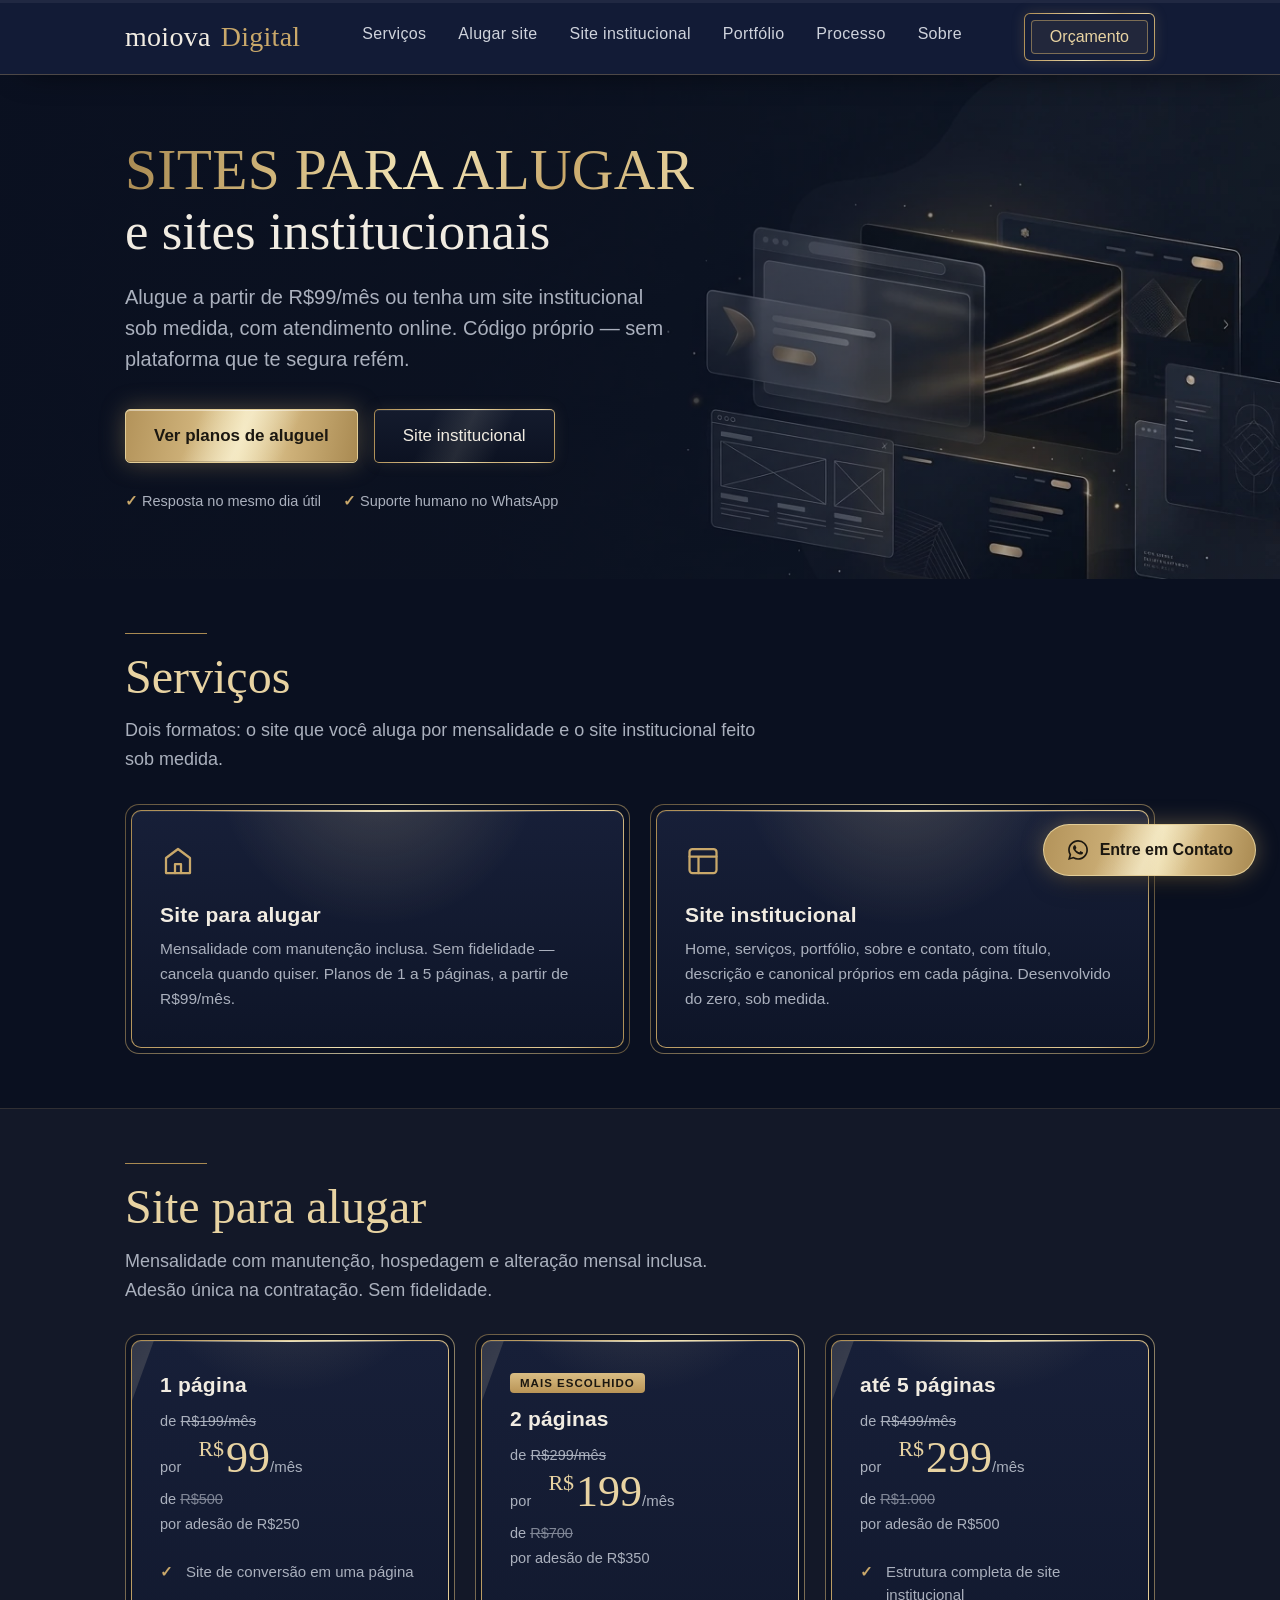
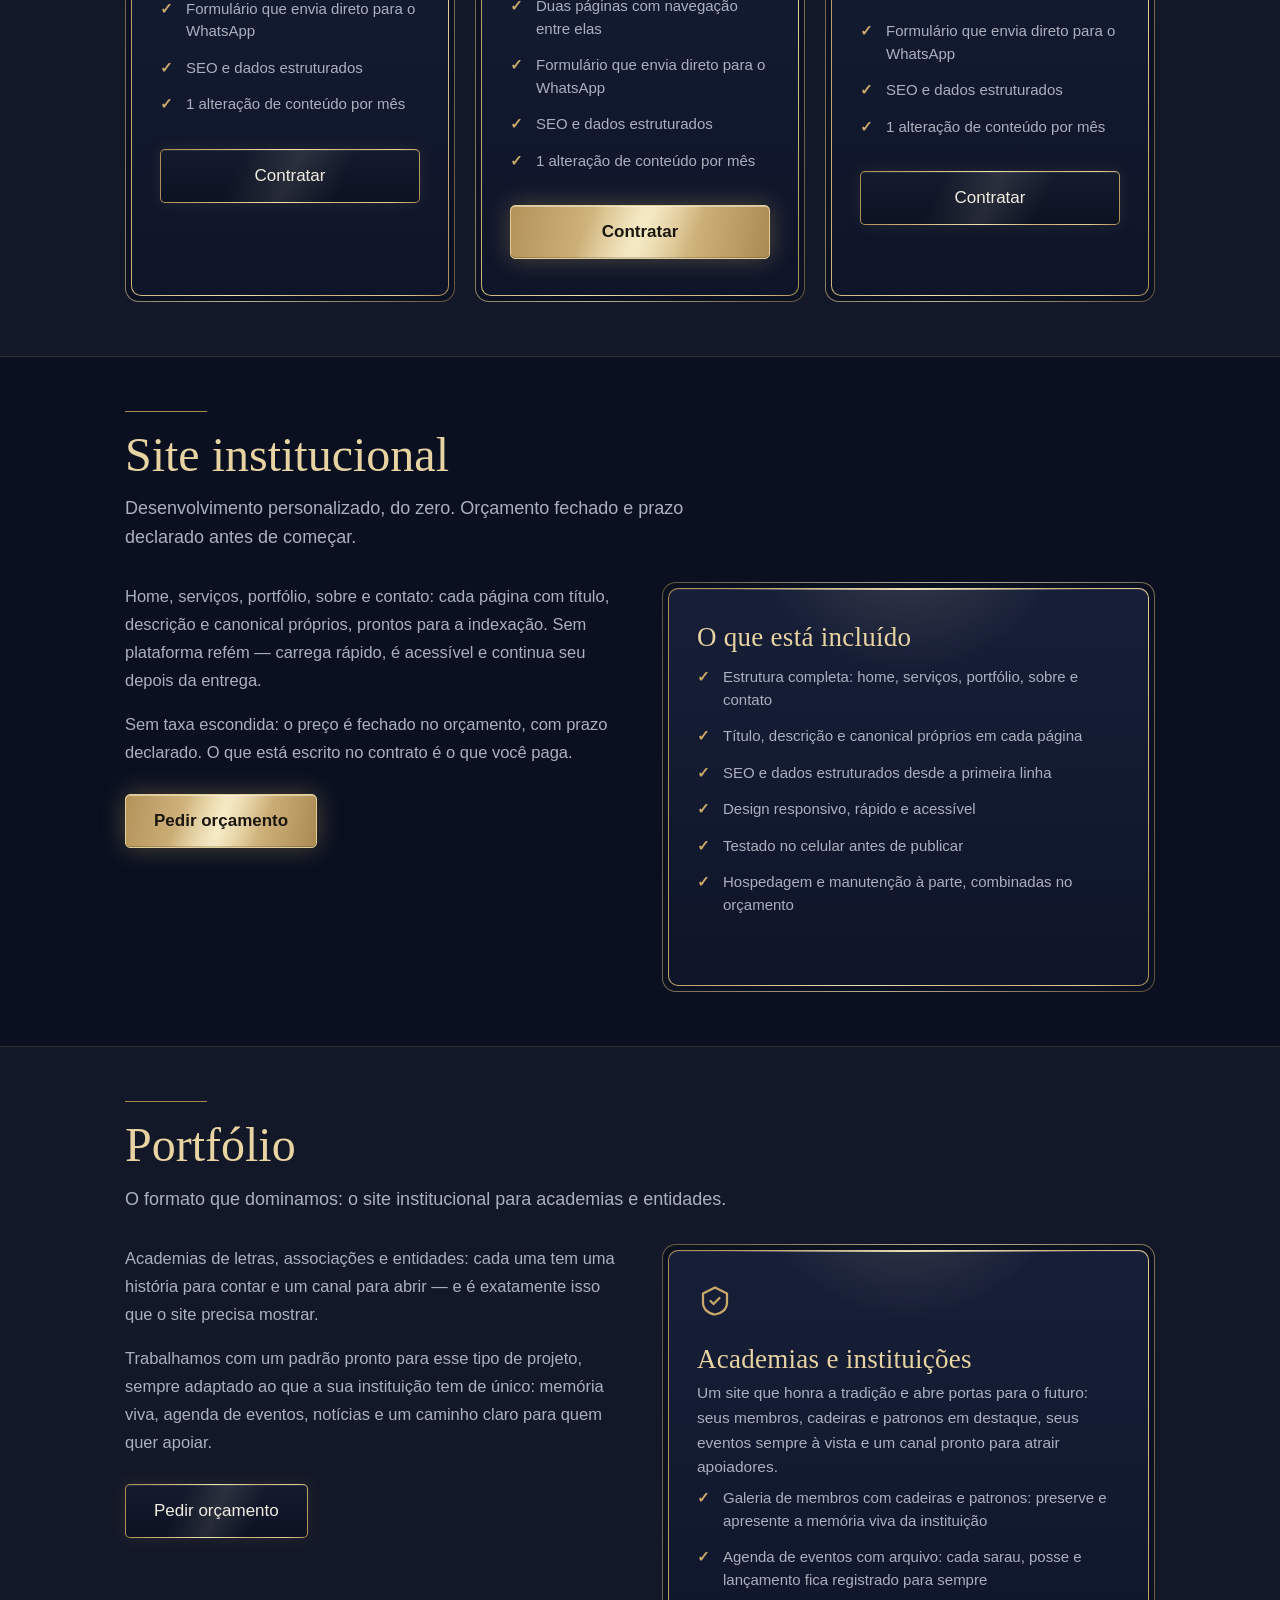
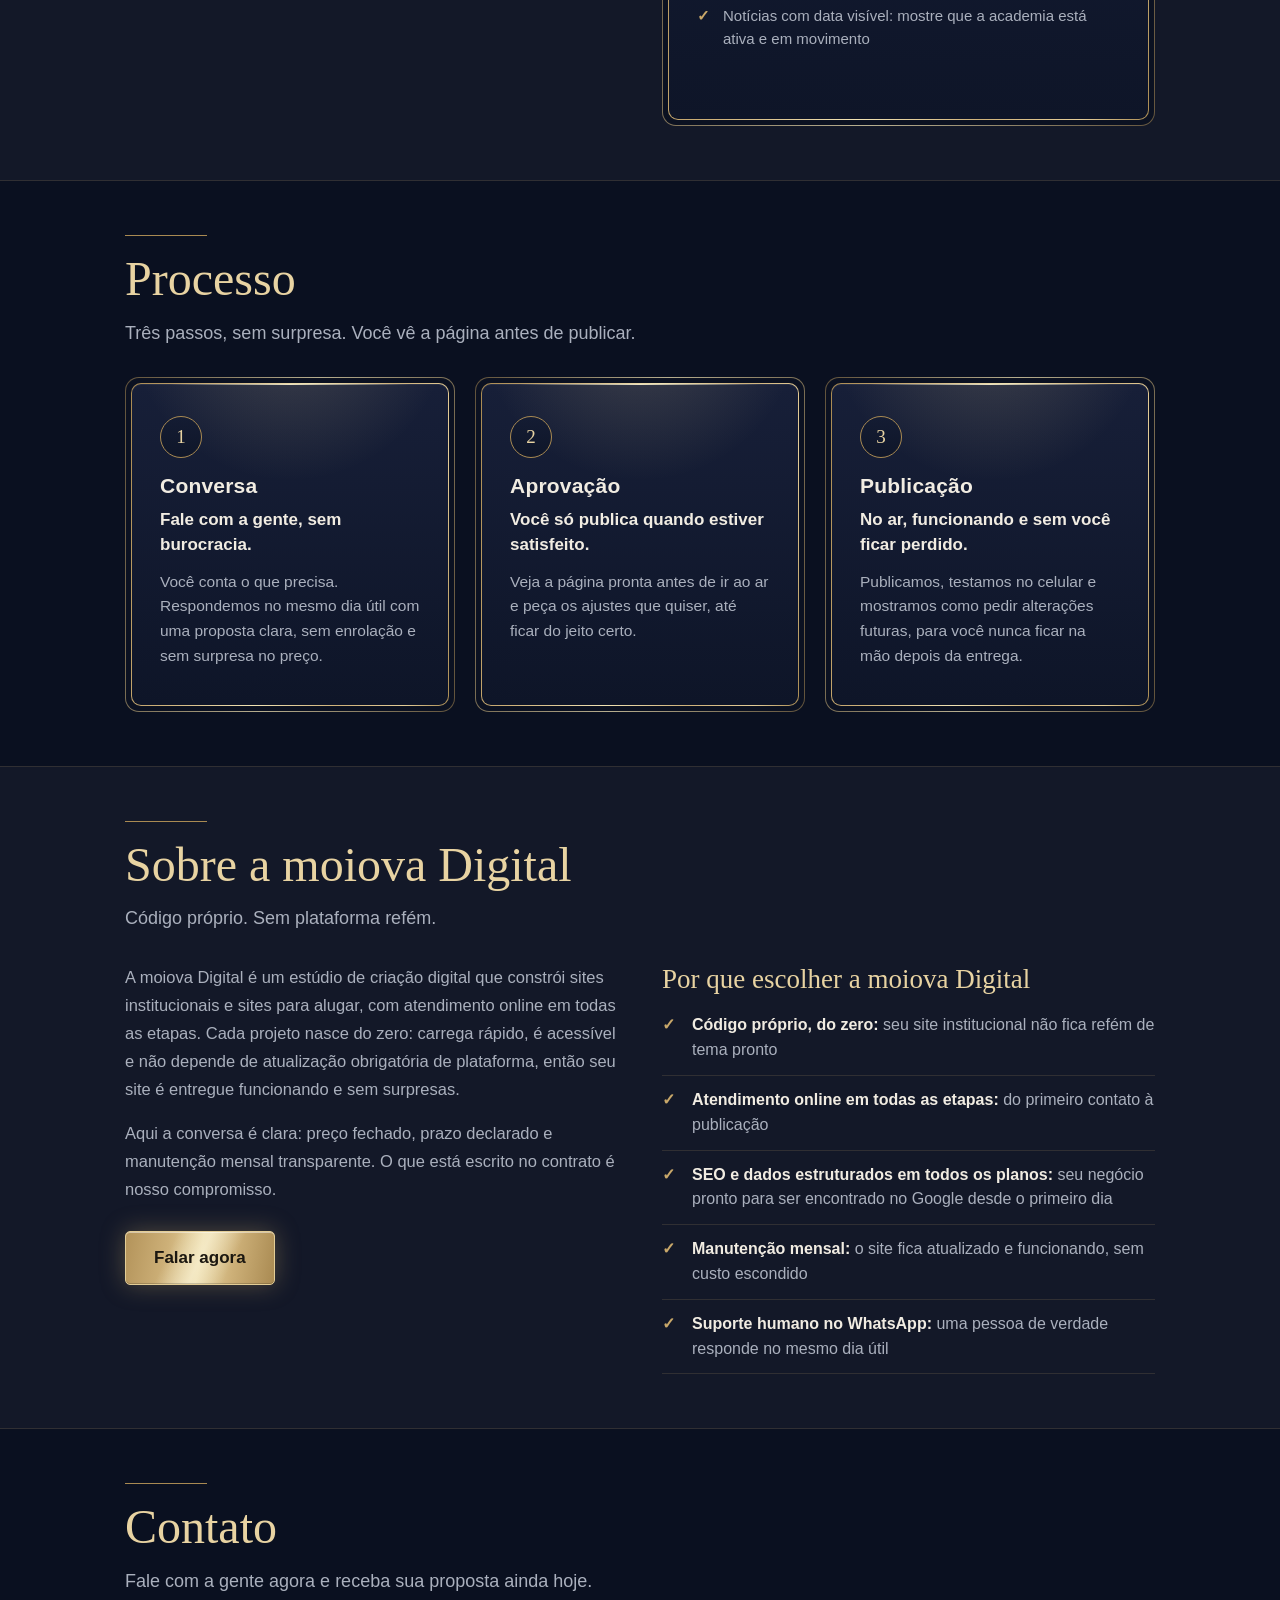
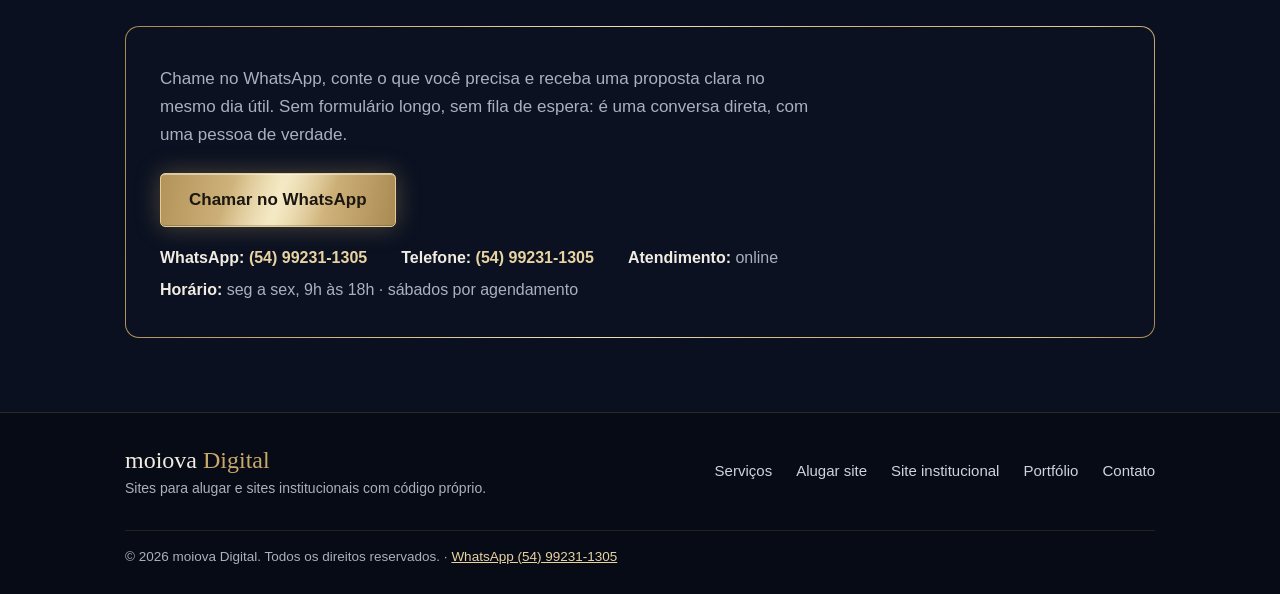
==== commit 1351fe6a: "PageSpeed: CSS bloqueante para zerar CLS, imagens em WebP (-382 KB), llms.txt, ai-catalog.json e pag" ====
--- a/index.html
+++ b/index.html
@@ -26,8 +26,8 @@
 <link rel="apple-touch-icon" href="imagens/apple-touch-icon.png" sizes="180x180">
 <!-- imagem de fundo do hero: o CSS não é detectado pelo pré-carregador, então
      cada variante é preloaded com a media query correspondente -->
-<link rel="preload" as="image" href="imagens/principal-1.jpg" media="(min-width:769px)">
-<link rel="preload" as="image" href="imagens/imagem-celular.jpg" media="(max-width:768px)">
+<link rel="preload" as="image" type="image/webp" href="imagens/principal-1.webp" media="(min-width:769px)" fetchpriority="high">
+<link rel="preload" as="image" type="image/webp" href="imagens/imagem-celular.webp" media="(max-width:768px)" fetchpriority="high">
 <script type="application/ld+json">
 {
   "@context": "https://schema.org",
@@ -155,7 +155,7 @@
      e sem vazar para a seção seguinte. */
   .hero{
     padding-top:64px;padding-bottom:70px;position:relative;z-index:0;
-    background:url("imagens/principal-1.jpg") no-repeat top center;background-size:cover;
+    background:url("imagens/principal-1.webp") no-repeat top center;background-size:cover;
   }
   /* véu atrás do texto: o fundo tem mockups claros e o parágrafo caía em cima deles.
      inset:0 — se passasse do hero, escureceria o topo da seção seguinte. */
@@ -284,11 +284,11 @@
   }
 
   /* ===== FUNDO 9:16 NO CELULAR =====
-     imagem-celular.jpg = 768x1376 (0.558 ≈ 9:16). Só a imagem troca — o
+     imagem-celular.webp = 384x688 (0.558 ≈ 9:16). Só a imagem troca — o
      background-size:cover e a posição já vêm do .hero base. */
   @media (max-width:768px){
     .hero{
-      background-image:url("imagens/imagem-celular.jpg");
+      background-image:url("imagens/imagem-celular.webp");
       background-position:top center;
     }
   }
@@ -297,11 +297,12 @@
   }
 </style>
 
-<!-- CSS do resto da página (seções, cards, preços, rodapé): baixado em paralelo
-     e aplicado ao terminar — não bloqueia a primeira tela. Sem JS, o <noscript>
-     aplica a folha do jeito tradicional. -->
-<link rel="preload" as="style" href="css/style.css" onload="this.rel='stylesheet'">
-<noscript><link rel="stylesheet" href="css/style.css"></noscript>
+<!-- CSS do resto da página (seções, cards, preços, rodapé).
+     Bloqueante DE PROPÓSITO: antes carregava com preload + onload, e a página
+     pintava sem o estilo das .section/.cards/.grid-3 (que estão só aqui) e depois
+     pulava — PageSpeed mediu CLS 0.273. São só 7 KB na mesma origem: o custo de
+     bloquear é irrelevante comparado ao layout shift que evita. -->
+<link rel="stylesheet" href="css/style.css">
 </head>
 <body>
 
